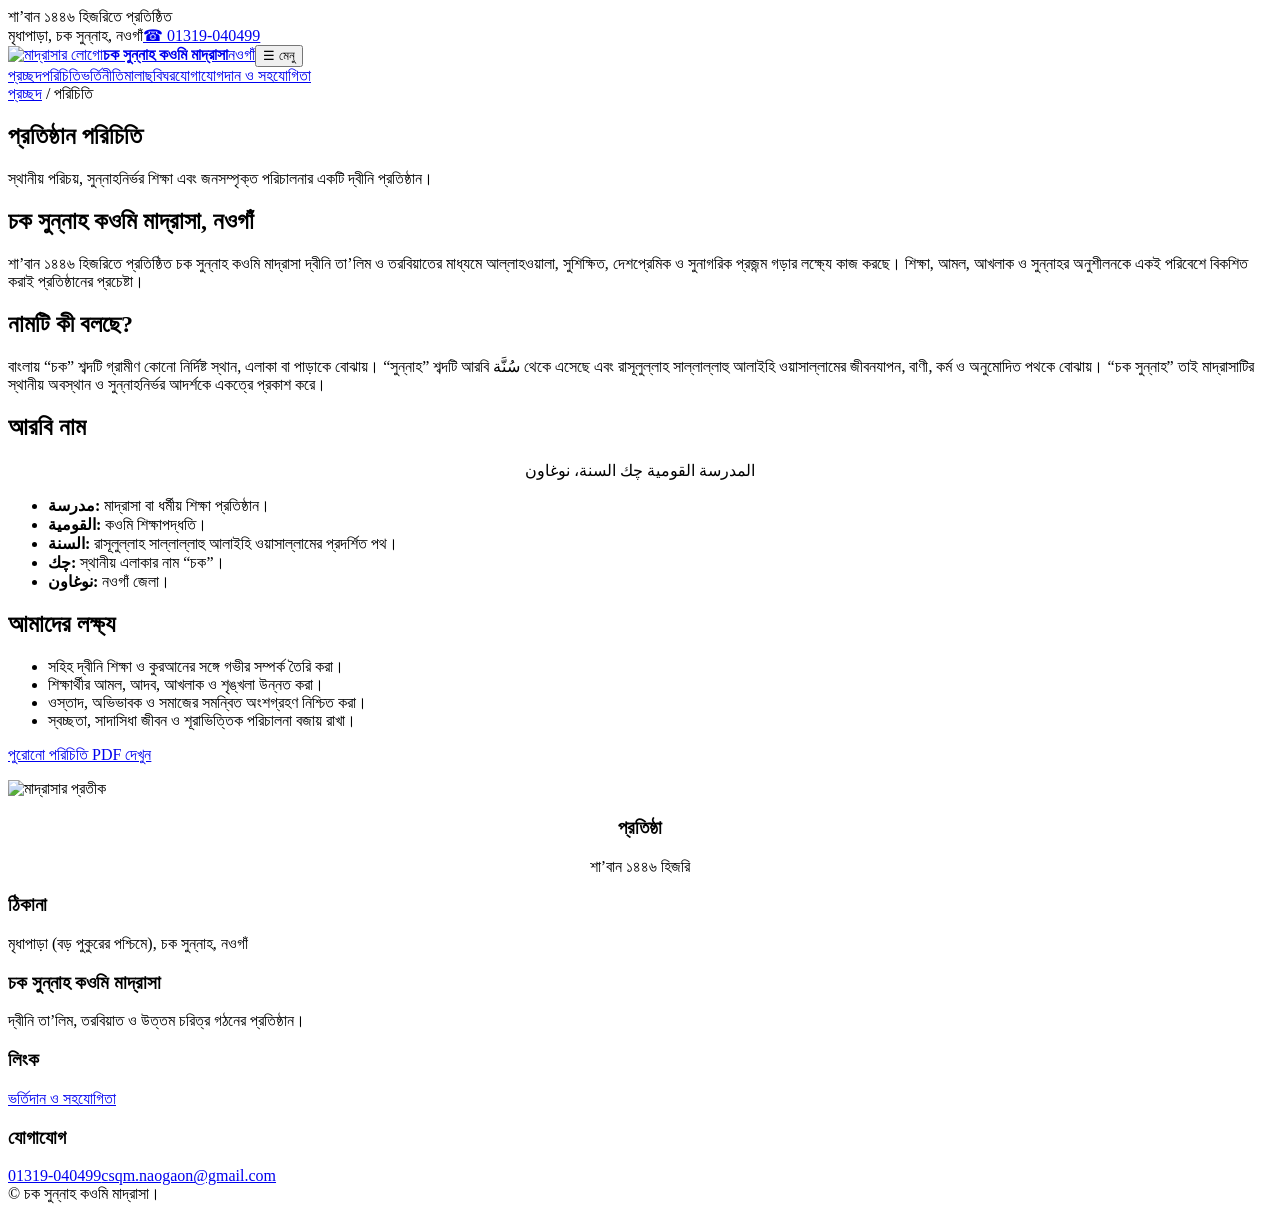
==== about.html @ 92b6c00f "Add files via upload" ====
<!doctype html><html lang="bn"><head><meta charset="utf-8"><meta name="viewport" content="width=device-width,initial-scale=1"><title>প্রতিষ্ঠান পরিচিতি | চক সুন্নাহ কওমি মাদ্রাসা</title><meta name="description" content="চক সুন্নাহ কওমি মাদ্রাসার পরিচিতি, নামের অর্থ, লক্ষ্য ও বৈশিষ্ট্য।"><link rel="icon" href="assets/images/logo-small.png"><link rel="preconnect" href="https://fonts.googleapis.com"><link rel="preconnect" href="https://fonts.gstatic.com" crossorigin><link href="https://fonts.googleapis.com/css2?family=Hind+Siliguri:wght@400;500;600;700&family=Noto+Naskh+Arabic:wght@500;700&family=Noto+Sans+Bengali:wght@400;500;600;700;800&display=swap" rel="stylesheet"><link rel="stylesheet" href="assets/css/style.css"></head><body><div class="topbar"><div class="container"><span>শা’বান ১৪৪৬ হিজরিতে প্রতিষ্ঠিত</span><div class="topbar-links"><span>মৃধাপাড়া, চক সুন্নাহ, নওগাঁ</span><a href="tel:+8801319040499">☎ 01319-040499</a></div></div></div><header class="site-header"><div class="container nav-wrap"><a class="brand" href="index.html"><img src="assets/images/logo.png" alt="মাদ্রাসার লোগো"><span><strong>চক সুন্নাহ কওমি মাদ্রাসা</strong><span>নওগাঁ</span></span></a><button class="menu-btn" aria-expanded="false">☰ মেনু</button><nav class="nav"><a href="index.html">প্রচ্ছদ</a><a class="active" href="about.html">পরিচিতি</a><a href="admission.html">ভর্তি</a><a href="principles.html">নীতিমালা</a><a href="gallery.html">ছবিঘর</a><a href="contact.html">যোগাযোগ</a><a class="donate" href="donation.html">দান ও সহযোগিতা</a></nav></div></header><main><section class="page-hero"><div class="container"><div class="breadcrumbs"><a href="index.html">প্রচ্ছদ</a> / পরিচিতি</div><h1>প্রতিষ্ঠান পরিচিতি</h1><p>স্থানীয় পরিচয়, সুন্নাহনির্ভর শিক্ষা এবং জনসম্পৃক্ত পরিচালনার একটি দ্বীনি প্রতিষ্ঠান।</p></div></section><section class="section"><div class="container content-wrap"><article class="article"><h2>চক সুন্নাহ কওমি মাদ্রাসা, নওগাঁ</h2><p>শা’বান ১৪৪৬ হিজরিতে প্রতিষ্ঠিত চক সুন্নাহ কওমি মাদ্রাসা দ্বীনি তা’লিম ও তরবিয়াতের মাধ্যমে আল্লাহওয়ালা, সুশিক্ষিত, দেশপ্রেমিক ও সুনাগরিক প্রজন্ম গড়ার লক্ষ্যে কাজ করছে। শিক্ষা, আমল, আখলাক ও সুন্নাহর অনুশীলনকে একই পরিবেশে বিকশিত করাই প্রতিষ্ঠানের প্রচেষ্টা।</p><h2>নামটি কী বলছে?</h2><p>বাংলায় “চক” শব্দটি গ্রামীণ কোনো নির্দিষ্ট স্থান, এলাকা বা পাড়াকে বোঝায়। “সুন্নাহ” শব্দটি আরবি <span lang="ar">سُنَّة</span> থেকে এসেছে এবং রাসূলুল্লাহ সাল্লাল্লাহু আলাইহি ওয়াসাল্লামের জীবনযাপন, বাণী, কর্ম ও অনুমোদিত পথকে বোঝায়। “চক সুন্নাহ” তাই মাদ্রাসাটির স্থানীয় অবস্থান ও সুন্নাহনির্ভর আদর্শকে একত্রে প্রকাশ করে।</p><h2>আরবি নাম</h2><p class="arabic" style="text-align:center;color:var(--green)" lang="ar">المدرسة القومية چك السنة، نوغاون</p><ul><li><strong>مدرسة:</strong> মাদ্রাসা বা ধর্মীয় শিক্ষা প্রতিষ্ঠান।</li><li><strong>القومية:</strong> কওমি শিক্ষাপদ্ধতি।</li><li><strong>السنة:</strong> রাসূলুল্লাহ সাল্লাল্লাহু আলাইহি ওয়াসাল্লামের প্রদর্শিত পথ।</li><li><strong>چك:</strong> স্থানীয় এলাকার নাম “চক”।</li><li><strong>نوغاون:</strong> নওগাঁ জেলা।</li></ul><h2>আমাদের লক্ষ্য</h2><ul class="check-list"><li>সহিহ দ্বীনি শিক্ষা ও কুরআনের সঙ্গে গভীর সম্পর্ক তৈরি করা।</li><li>শিক্ষার্থীর আমল, আদব, আখলাক ও শৃঙ্খলা উন্নত করা।</li><li>ওস্তাদ, অভিভাবক ও সমাজের সমন্বিত অংশগ্রহণ নিশ্চিত করা।</li><li>স্বচ্ছতা, সাদাসিধা জীবন ও শূরাভিত্তিক পরিচালনা বজায় রাখা।</li></ul><p><a class="btn btn-primary" href="assets/docs/prothistan-porichiti.pdf" target="_blank">পুরোনো পরিচিতি PDF দেখুন</a></p></article><aside class="sidebar"><div class="side-card"><img src="assets/images/logo.png" alt="মাদ্রাসার প্রতীক"><h3 style="text-align:center">প্রতিষ্ঠা</h3><p style="text-align:center">শা’বান ১৪৪৬ হিজরি</p></div><div class="side-card"><h3>ঠিকানা</h3><p>মৃধাপাড়া (বড় পুকুরের পশ্চিমে), চক সুন্নাহ, নওগাঁ</p></div></aside></div></section></main><footer class="footer"><div class="container"><div class="footer-grid"><div><h3>চক সুন্নাহ কওমি মাদ্রাসা</h3><p>দ্বীনি তা’লিম, তরবিয়াত ও উত্তম চরিত্র গঠনের প্রতিষ্ঠান।</p></div><div><h3>লিংক</h3><a href="admission.html">ভর্তি</a><a href="donation.html">দান ও সহযোগিতা</a></div><div><h3>যোগাযোগ</h3><a href="tel:+8801319040499">01319-040499</a><a href="mailto:csqm.naogaon@gmail.com">csqm.naogaon@gmail.com</a></div></div><div class="copyright">© <span id="year"></span> চক সুন্নাহ কওমি মাদ্রাসা।</div></div></footer><script src="assets/js/main.js"></script></body></html>
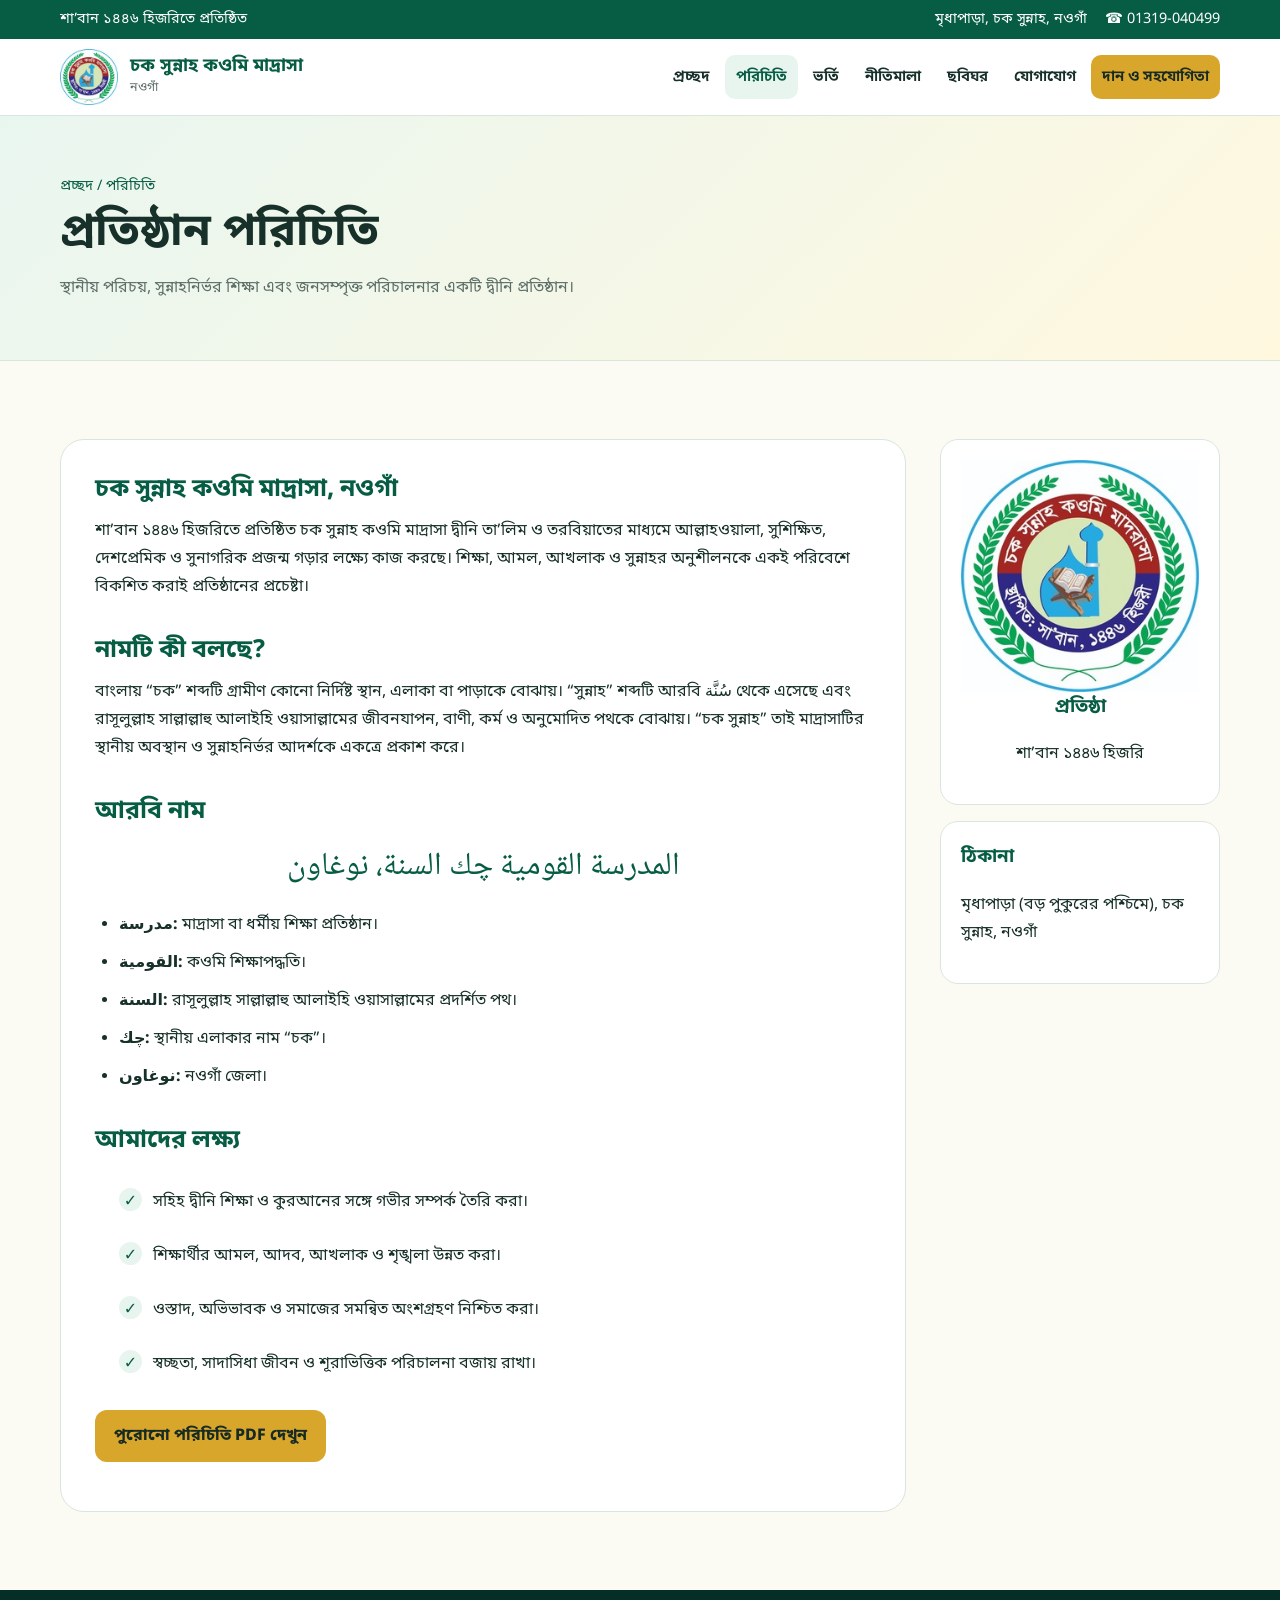
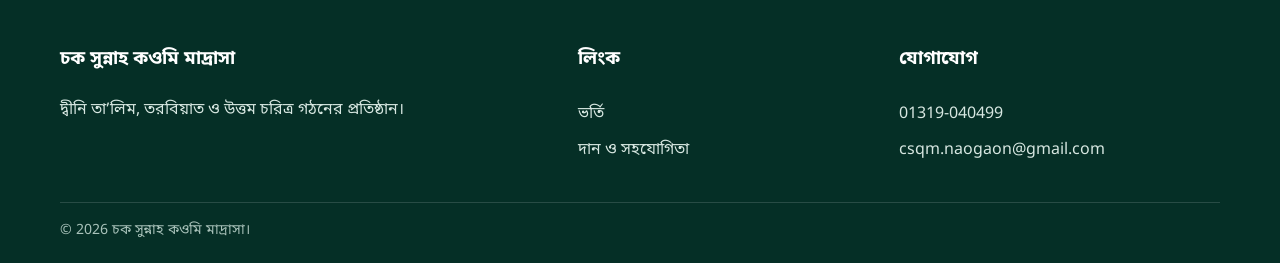
==== commit 63547e95: "Fix website file paths and publish complete site" ====
--- a/about.html
+++ b/about.html
@@ -1 +1 @@
-<!doctype html><html lang="bn"><head><meta charset="utf-8"><meta name="viewport" content="width=device-width,initial-scale=1"><title>প্রতিষ্ঠান পরিচিতি | চক সুন্নাহ কওমি মাদ্রাসা</title><meta name="description" content="চক সুন্নাহ কওমি মাদ্রাসার পরিচিতি, নামের অর্থ, লক্ষ্য ও বৈশিষ্ট্য।"><link rel="icon" href="assets/images/logo-small.png"><link rel="preconnect" href="https://fonts.googleapis.com"><link rel="preconnect" href="https://fonts.gstatic.com" crossorigin><link href="https://fonts.googleapis.com/css2?family=Hind+Siliguri:wght@400;500;600;700&family=Noto+Naskh+Arabic:wght@500;700&family=Noto+Sans+Bengali:wght@400;500;600;700;800&display=swap" rel="stylesheet"><link rel="stylesheet" href="assets/css/style.css"></head><body><div class="topbar"><div class="container"><span>শা’বান ১৪৪৬ হিজরিতে প্রতিষ্ঠিত</span><div class="topbar-links"><span>মৃধাপাড়া, চক সুন্নাহ, নওগাঁ</span><a href="tel:+8801319040499">☎ 01319-040499</a></div></div></div><header class="site-header"><div class="container nav-wrap"><a class="brand" href="index.html"><img src="assets/images/logo.png" alt="মাদ্রাসার লোগো"><span><strong>চক সুন্নাহ কওমি মাদ্রাসা</strong><span>নওগাঁ</span></span></a><button class="menu-btn" aria-expanded="false">☰ মেনু</button><nav class="nav"><a href="index.html">প্রচ্ছদ</a><a class="active" href="about.html">পরিচিতি</a><a href="admission.html">ভর্তি</a><a href="principles.html">নীতিমালা</a><a href="gallery.html">ছবিঘর</a><a href="contact.html">যোগাযোগ</a><a class="donate" href="donation.html">দান ও সহযোগিতা</a></nav></div></header><main><section class="page-hero"><div class="container"><div class="breadcrumbs"><a href="index.html">প্রচ্ছদ</a> / পরিচিতি</div><h1>প্রতিষ্ঠান পরিচিতি</h1><p>স্থানীয় পরিচয়, সুন্নাহনির্ভর শিক্ষা এবং জনসম্পৃক্ত পরিচালনার একটি দ্বীনি প্রতিষ্ঠান।</p></div></section><section class="section"><div class="container content-wrap"><article class="article"><h2>চক সুন্নাহ কওমি মাদ্রাসা, নওগাঁ</h2><p>শা’বান ১৪৪৬ হিজরিতে প্রতিষ্ঠিত চক সুন্নাহ কওমি মাদ্রাসা দ্বীনি তা’লিম ও তরবিয়াতের মাধ্যমে আল্লাহওয়ালা, সুশিক্ষিত, দেশপ্রেমিক ও সুনাগরিক প্রজন্ম গড়ার লক্ষ্যে কাজ করছে। শিক্ষা, আমল, আখলাক ও সুন্নাহর অনুশীলনকে একই পরিবেশে বিকশিত করাই প্রতিষ্ঠানের প্রচেষ্টা।</p><h2>নামটি কী বলছে?</h2><p>বাংলায় “চক” শব্দটি গ্রামীণ কোনো নির্দিষ্ট স্থান, এলাকা বা পাড়াকে বোঝায়। “সুন্নাহ” শব্দটি আরবি <span lang="ar">سُنَّة</span> থেকে এসেছে এবং রাসূলুল্লাহ সাল্লাল্লাহু আলাইহি ওয়াসাল্লামের জীবনযাপন, বাণী, কর্ম ও অনুমোদিত পথকে বোঝায়। “চক সুন্নাহ” তাই মাদ্রাসাটির স্থানীয় অবস্থান ও সুন্নাহনির্ভর আদর্শকে একত্রে প্রকাশ করে।</p><h2>আরবি নাম</h2><p class="arabic" style="text-align:center;color:var(--green)" lang="ar">المدرسة القومية چك السنة، نوغاون</p><ul><li><strong>مدرسة:</strong> মাদ্রাসা বা ধর্মীয় শিক্ষা প্রতিষ্ঠান।</li><li><strong>القومية:</strong> কওমি শিক্ষাপদ্ধতি।</li><li><strong>السنة:</strong> রাসূলুল্লাহ সাল্লাল্লাহু আলাইহি ওয়াসাল্লামের প্রদর্শিত পথ।</li><li><strong>چك:</strong> স্থানীয় এলাকার নাম “চক”।</li><li><strong>نوغاون:</strong> নওগাঁ জেলা।</li></ul><h2>আমাদের লক্ষ্য</h2><ul class="check-list"><li>সহিহ দ্বীনি শিক্ষা ও কুরআনের সঙ্গে গভীর সম্পর্ক তৈরি করা।</li><li>শিক্ষার্থীর আমল, আদব, আখলাক ও শৃঙ্খলা উন্নত করা।</li><li>ওস্তাদ, অভিভাবক ও সমাজের সমন্বিত অংশগ্রহণ নিশ্চিত করা।</li><li>স্বচ্ছতা, সাদাসিধা জীবন ও শূরাভিত্তিক পরিচালনা বজায় রাখা।</li></ul><p><a class="btn btn-primary" href="assets/docs/prothistan-porichiti.pdf" target="_blank">পুরোনো পরিচিতি PDF দেখুন</a></p></article><aside class="sidebar"><div class="side-card"><img src="assets/images/logo.png" alt="মাদ্রাসার প্রতীক"><h3 style="text-align:center">প্রতিষ্ঠা</h3><p style="text-align:center">শা’বান ১৪৪৬ হিজরি</p></div><div class="side-card"><h3>ঠিকানা</h3><p>মৃধাপাড়া (বড় পুকুরের পশ্চিমে), চক সুন্নাহ, নওগাঁ</p></div></aside></div></section></main><footer class="footer"><div class="container"><div class="footer-grid"><div><h3>চক সুন্নাহ কওমি মাদ্রাসা</h3><p>দ্বীনি তা’লিম, তরবিয়াত ও উত্তম চরিত্র গঠনের প্রতিষ্ঠান।</p></div><div><h3>লিংক</h3><a href="admission.html">ভর্তি</a><a href="donation.html">দান ও সহযোগিতা</a></div><div><h3>যোগাযোগ</h3><a href="tel:+8801319040499">01319-040499</a><a href="mailto:csqm.naogaon@gmail.com">csqm.naogaon@gmail.com</a></div></div><div class="copyright">© <span id="year"></span> চক সুন্নাহ কওমি মাদ্রাসা।</div></div></footer><script src="assets/js/main.js"></script></body></html>
+<!doctype html><html lang="bn"><head><meta charset="utf-8"><meta name="viewport" content="width=device-width,initial-scale=1"><title>প্রতিষ্ঠান পরিচিতি | চক সুন্নাহ কওমি মাদ্রাসা</title><meta name="description" content="চক সুন্নাহ কওমি মাদ্রাসার পরিচিতি, নামের অর্থ, লক্ষ্য ও বৈশিষ্ট্য।"><link rel="icon" href="logo-small.png"><link rel="preconnect" href="https://fonts.googleapis.com"><link rel="preconnect" href="https://fonts.gstatic.com" crossorigin><link href="https://fonts.googleapis.com/css2?family=Hind+Siliguri:wght@400;500;600;700&family=Noto+Naskh+Arabic:wght@500;700&family=Noto+Sans+Bengali:wght@400;500;600;700;800&display=swap" rel="stylesheet"><link rel="stylesheet" href="style.css"></head><body><div class="topbar"><div class="container"><span>শা’বান ১৪৪৬ হিজরিতে প্রতিষ্ঠিত</span><div class="topbar-links"><span>মৃধাপাড়া, চক সুন্নাহ, নওগাঁ</span><a href="tel:+8801319040499">☎ 01319-040499</a></div></div></div><header class="site-header"><div class="container nav-wrap"><a class="brand" href="index.html"><img src="logo.png" alt="মাদ্রাসার লোগো"><span><strong>চক সুন্নাহ কওমি মাদ্রাসা</strong><span>নওগাঁ</span></span></a><button class="menu-btn" aria-expanded="false">☰ মেনু</button><nav class="nav"><a href="index.html">প্রচ্ছদ</a><a class="active" href="about.html">পরিচিতি</a><a href="admission.html">ভর্তি</a><a href="principles.html">নীতিমালা</a><a href="gallery.html">ছবিঘর</a><a href="contact.html">যোগাযোগ</a><a class="donate" href="donation.html">দান ও সহযোগিতা</a></nav></div></header><main><section class="page-hero"><div class="container"><div class="breadcrumbs"><a href="index.html">প্রচ্ছদ</a> / পরিচিতি</div><h1>প্রতিষ্ঠান পরিচিতি</h1><p>স্থানীয় পরিচয়, সুন্নাহনির্ভর শিক্ষা এবং জনসম্পৃক্ত পরিচালনার একটি দ্বীনি প্রতিষ্ঠান।</p></div></section><section class="section"><div class="container content-wrap"><article class="article"><h2>চক সুন্নাহ কওমি মাদ্রাসা, নওগাঁ</h2><p>শা’বান ১৪৪৬ হিজরিতে প্রতিষ্ঠিত চক সুন্নাহ কওমি মাদ্রাসা দ্বীনি তা’লিম ও তরবিয়াতের মাধ্যমে আল্লাহওয়ালা, সুশিক্ষিত, দেশপ্রেমিক ও সুনাগরিক প্রজন্ম গড়ার লক্ষ্যে কাজ করছে। শিক্ষা, আমল, আখলাক ও সুন্নাহর অনুশীলনকে একই পরিবেশে বিকশিত করাই প্রতিষ্ঠানের প্রচেষ্টা।</p><h2>নামটি কী বলছে?</h2><p>বাংলায় “চক” শব্দটি গ্রামীণ কোনো নির্দিষ্ট স্থান, এলাকা বা পাড়াকে বোঝায়। “সুন্নাহ” শব্দটি আরবি <span lang="ar">سُنَّة</span> থেকে এসেছে এবং রাসূলুল্লাহ সাল্লাল্লাহু আলাইহি ওয়াসাল্লামের জীবনযাপন, বাণী, কর্ম ও অনুমোদিত পথকে বোঝায়। “চক সুন্নাহ” তাই মাদ্রাসাটির স্থানীয় অবস্থান ও সুন্নাহনির্ভর আদর্শকে একত্রে প্রকাশ করে।</p><h2>আরবি নাম</h2><p class="arabic" style="text-align:center;color:var(--green)" lang="ar">المدرسة القومية چك السنة، نوغاون</p><ul><li><strong>مدرسة:</strong> মাদ্রাসা বা ধর্মীয় শিক্ষা প্রতিষ্ঠান।</li><li><strong>القومية:</strong> কওমি শিক্ষাপদ্ধতি।</li><li><strong>السنة:</strong> রাসূলুল্লাহ সাল্লাল্লাহু আলাইহি ওয়াসাল্লামের প্রদর্শিত পথ।</li><li><strong>چك:</strong> স্থানীয় এলাকার নাম “চক”।</li><li><strong>نوغاون:</strong> নওগাঁ জেলা।</li></ul><h2>আমাদের লক্ষ্য</h2><ul class="check-list"><li>সহিহ দ্বীনি শিক্ষা ও কুরআনের সঙ্গে গভীর সম্পর্ক তৈরি করা।</li><li>শিক্ষার্থীর আমল, আদব, আখলাক ও শৃঙ্খলা উন্নত করা।</li><li>ওস্তাদ, অভিভাবক ও সমাজের সমন্বিত অংশগ্রহণ নিশ্চিত করা।</li><li>স্বচ্ছতা, সাদাসিধা জীবন ও শূরাভিত্তিক পরিচালনা বজায় রাখা।</li></ul><p><a class="btn btn-primary" href="prothistan-porichiti.pdf" target="_blank">পুরোনো পরিচিতি PDF দেখুন</a></p></article><aside class="sidebar"><div class="side-card"><img src="logo.png" alt="মাদ্রাসার প্রতীক"><h3 style="text-align:center">প্রতিষ্ঠা</h3><p style="text-align:center">শা’বান ১৪৪৬ হিজরি</p></div><div class="side-card"><h3>ঠিকানা</h3><p>মৃধাপাড়া (বড় পুকুরের পশ্চিমে), চক সুন্নাহ, নওগাঁ</p></div></aside></div></section></main><footer class="footer"><div class="container"><div class="footer-grid"><div><h3>চক সুন্নাহ কওমি মাদ্রাসা</h3><p>দ্বীনি তা’লিম, তরবিয়াত ও উত্তম চরিত্র গঠনের প্রতিষ্ঠান।</p></div><div><h3>লিংক</h3><a href="admission.html">ভর্তি</a><a href="donation.html">দান ও সহযোগিতা</a></div><div><h3>যোগাযোগ</h3><a href="tel:+8801319040499">01319-040499</a><a href="mailto:csqm.naogaon@gmail.com">csqm.naogaon@gmail.com</a></div></div><div class="copyright">© <span id="year"></span> চক সুন্নাহ কওমি মাদ্রাসা।</div></div></footer><script src="main.js"></script></body></html>
--- a/style.css
+++ b/style.css
@@ -0,0 +1,4 @@
+:root{--green:#075d44;--green-2:#0b7a57;--green-3:#e8f5ef;--gold:#d7a62a;--ink:#173029;--muted:#5d6f69;--cream:#fbfaf3;--white:#fff;--line:#d9e5df;--shadow:0 16px 40px rgba(7,65,48,.10);--radius:20px}
+*{box-sizing:border-box}html{scroll-behavior:smooth}body{margin:0;color:var(--ink);background:var(--cream);font-family:"Noto Sans Bengali","Hind Siliguri",system-ui,sans-serif;font-size:16px;line-height:1.75}img{max-width:100%;display:block}a{color:inherit;text-decoration:none}button,input,textarea{font:inherit}.container{width:min(1160px,calc(100% - 32px));margin:auto}.skip-link{position:absolute;left:-9999px;top:8px;background:#fff;padding:10px;z-index:100}.skip-link:focus{left:8px}.topbar{background:var(--green);color:#fff;font-size:.9rem}.topbar .container{display:flex;justify-content:space-between;gap:18px;padding:7px 0}.topbar-links{display:flex;gap:18px;flex-wrap:wrap}.site-header{background:rgba(255,255,255,.97);position:sticky;top:0;z-index:50;border-bottom:1px solid var(--line)}.nav-wrap{display:flex;align-items:center;justify-content:space-between;min-height:76px;gap:24px}.brand{display:flex;align-items:center;gap:12px;min-width:240px}.brand img{width:58px;height:58px;object-fit:contain}.brand strong{display:block;color:var(--green);font-size:1.14rem;line-height:1.25}.brand span{display:block;color:var(--muted);font-size:.78rem}.nav{display:flex;align-items:center;gap:4px}.nav a{padding:9px 11px;border-radius:10px;font-weight:650;font-size:.94rem}.nav a:hover,.nav a.active{background:var(--green-3);color:var(--green)}.nav .donate{background:var(--gold);color:#172a24}.nav .donate:hover{background:#c5951f;color:#172a24}.menu-btn{display:none;border:1px solid var(--line);background:#fff;border-radius:10px;padding:8px 11px;color:var(--green);font-weight:700}.hero{position:relative;overflow:hidden;background:linear-gradient(125deg,#053f31 0%,#087051 62%,#0c8a62 100%);color:#fff;padding:74px 0 68px}.hero:before,.hero:after{content:"";position:absolute;border:1px solid rgba(255,255,255,.12);border-radius:50%}.hero:before{width:460px;height:460px;right:-150px;top:-240px}.hero:after{width:300px;height:300px;left:-130px;bottom:-220px}.hero-grid{position:relative;display:grid;grid-template-columns:1.25fr .75fr;gap:46px;align-items:center}.eyebrow{display:inline-flex;align-items:center;gap:8px;background:rgba(255,255,255,.12);border:1px solid rgba(255,255,255,.2);padding:5px 12px;border-radius:999px;font-size:.88rem}.hero h1{font-size:clamp(2.25rem,5vw,4.35rem);line-height:1.12;margin:18px 0 10px}.arabic{font-family:"Noto Naskh Arabic",serif;font-size:clamp(1.35rem,2.5vw,2rem);direction:rtl;text-align:left;color:#f9e6a5;margin:0 0 14px}.lead{font-size:1.1rem;max-width:690px;color:#e2f2ec}.hero-actions{display:flex;gap:12px;flex-wrap:wrap;margin-top:28px}.btn{display:inline-flex;align-items:center;justify-content:center;gap:8px;padding:11px 18px;border-radius:12px;font-weight:750;border:1px solid transparent}.btn-primary{background:var(--gold);color:#172a24}.btn-light{background:#fff;color:var(--green)}.btn-outline{border-color:rgba(255,255,255,.45);color:#fff}.hero-card{background:#fff;color:var(--ink);padding:22px;border-radius:28px;box-shadow:0 26px 60px rgba(0,0,0,.18);transform:rotate(1.5deg)}.hero-card img{aspect-ratio:4/3;object-fit:contain;width:100%;border-radius:18px;background:#f5f7f2}.hero-card p{margin:13px 4px 0;text-align:center;font-weight:700;color:var(--green)}.notice-strip{background:#fff;border-bottom:1px solid var(--line)}.notice-inner{display:flex;align-items:center;gap:16px;padding:13px 0}.notice-label{background:#a62525;color:#fff;border-radius:7px;padding:4px 10px;font-weight:750;white-space:nowrap}.notice-inner a{color:var(--green);font-weight:700}.section{padding:78px 0}.section.alt{background:#fff}.section-head{max-width:760px;margin-bottom:32px}.kicker{color:var(--green-2);font-weight:800;letter-spacing:.02em}.section h2,.page-hero h1{font-size:clamp(1.8rem,3.5vw,3rem);line-height:1.25;margin:7px 0 12px}.section-head p,.page-hero p{color:var(--muted);margin:0}.grid-3{display:grid;grid-template-columns:repeat(3,1fr);gap:20px}.grid-4{display:grid;grid-template-columns:repeat(4,1fr);gap:18px}.card{background:#fff;border:1px solid var(--line);border-radius:var(--radius);padding:24px;box-shadow:0 8px 25px rgba(7,65,48,.05)}.alt .card{background:var(--cream)}.card:hover{transform:translateY(-3px);box-shadow:var(--shadow);transition:.25s ease}.icon{width:46px;height:46px;display:grid;place-items:center;border-radius:14px;background:var(--green-3);color:var(--green);font-size:1.35rem}.card h3{margin:13px 0 6px;font-size:1.16rem}.card p{margin:0;color:var(--muted)}.feature-grid{display:grid;grid-template-columns:.85fr 1.15fr;gap:44px;align-items:center}.feature-image{background:#fff;border:1px solid var(--line);border-radius:28px;padding:22px;box-shadow:var(--shadow)}.feature-image img{width:100%;max-height:480px;object-fit:contain}.check-list{list-style:none;padding:0;margin:24px 0}.check-list li{position:relative;padding:8px 0 8px 34px}.check-list li:before{content:"✓";position:absolute;left:0;top:8px;width:23px;height:23px;display:grid;place-items:center;background:var(--green-3);color:var(--green);border-radius:50%;font-weight:900}.quote{background:linear-gradient(135deg,#f2f8f4,#fff7dc);border-left:5px solid var(--gold);padding:25px 28px;border-radius:0 var(--radius) var(--radius) 0;font-size:1.18rem}.cta{background:linear-gradient(135deg,#064c39,#0b7956);color:#fff;border-radius:28px;padding:38px;display:flex;align-items:center;justify-content:space-between;gap:24px}.cta h2{margin:0 0 8px;font-size:clamp(1.6rem,3vw,2.4rem)}.cta p{margin:0;color:#d8eee6}.page-hero{background:linear-gradient(135deg,#e9f6f0,#fff8df);padding:58px 0;border-bottom:1px solid var(--line)}.breadcrumbs{font-size:.9rem;color:var(--green)}.content-wrap{display:grid;grid-template-columns:minmax(0,1fr) 280px;gap:34px}.article{background:#fff;border:1px solid var(--line);border-radius:24px;padding:34px}.article h2{font-size:1.55rem;color:var(--green);margin:34px 0 12px}.article h2:first-child{margin-top:0}.article h3{margin:25px 0 8px}.article p{margin:0 0 15px}.article ol,.article ul{padding-left:24px}.article li{margin-bottom:10px}.sidebar{align-self:start;position:sticky;top:100px}.side-card{background:#fff;border:1px solid var(--line);border-radius:18px;padding:20px;margin-bottom:16px}.side-card h3{margin:0 0 10px;color:var(--green)}.side-card a{display:block;padding:5px 0;color:var(--green)}.policy-list{counter-reset:item;list-style:none!important;padding:0!important}.policy-list>li{counter-increment:item;position:relative;padding:18px 20px 18px 62px;margin-bottom:14px!important;background:#f8fbf9;border:1px solid var(--line);border-radius:16px}.policy-list>li:before{content:counter(item);position:absolute;left:18px;top:18px;width:30px;height:30px;display:grid;place-items:center;background:var(--green);color:#fff;border-radius:50%;font-weight:800}.gallery{columns:3 260px;column-gap:18px}.gallery figure{break-inside:avoid;margin:0 0 18px;background:#fff;border:1px solid var(--line);padding:10px;border-radius:16px;box-shadow:0 7px 20px rgba(7,65,48,.06)}.gallery img{width:100%;border-radius:10px}.gallery figcaption{padding:8px 4px 3px;color:var(--muted);font-size:.9rem}.contact-grid{display:grid;grid-template-columns:1fr 1fr;gap:22px}.contact-item{display:flex;gap:14px;align-items:flex-start}.contact-item .icon{flex:0 0 46px}.footer{background:#052f26;color:#d7e7e1;padding:54px 0 20px}.footer-grid{display:grid;grid-template-columns:1.35fr .8fr .9fr;gap:36px}.footer h3{color:#fff;margin-top:0}.footer a{display:block;padding:4px 0}.footer-brand{display:flex;align-items:center;gap:13px}.footer-brand img{width:68px;height:68px;border-radius:50%;background:#fff}.copyright{border-top:1px solid rgba(255,255,255,.14);margin-top:34px;padding-top:16px;font-size:.88rem;color:#a9c2ba}.hide-mobile{display:inline}
+@media(max-width:980px){.menu-btn{display:block}.nav{display:none;position:absolute;left:16px;right:16px;top:76px;background:#fff;border:1px solid var(--line);border-radius:16px;padding:10px;box-shadow:var(--shadow);flex-direction:column;align-items:stretch}.nav.open{display:flex}.nav a{padding:11px 14px}.hero-grid,.feature-grid{grid-template-columns:1fr}.hero-card{max-width:520px}.grid-4{grid-template-columns:repeat(2,1fr)}.content-wrap{grid-template-columns:1fr}.sidebar{position:static}.footer-grid{grid-template-columns:1fr 1fr}.footer-grid>div:first-child{grid-column:1/-1}}
+@media(max-width:680px){.topbar .container{justify-content:center}.topbar-links span:first-child{display:none}.brand span{display:none}.brand{min-width:0}.brand img{width:50px;height:50px}.brand strong{font-size:1rem}.nav-wrap{min-height:68px}.nav{top:68px}.hero{padding:54px 0}.hero h1{font-size:2.35rem}.hero-grid{gap:30px}.section{padding:56px 0}.grid-3,.grid-4,.contact-grid{grid-template-columns:1fr}.article{padding:22px 18px}.cta{padding:28px 22px;align-items:flex-start;flex-direction:column}.footer-grid{grid-template-columns:1fr}.footer-grid>div:first-child{grid-column:auto}.notice-inner{align-items:flex-start}.hide-mobile{display:none}}
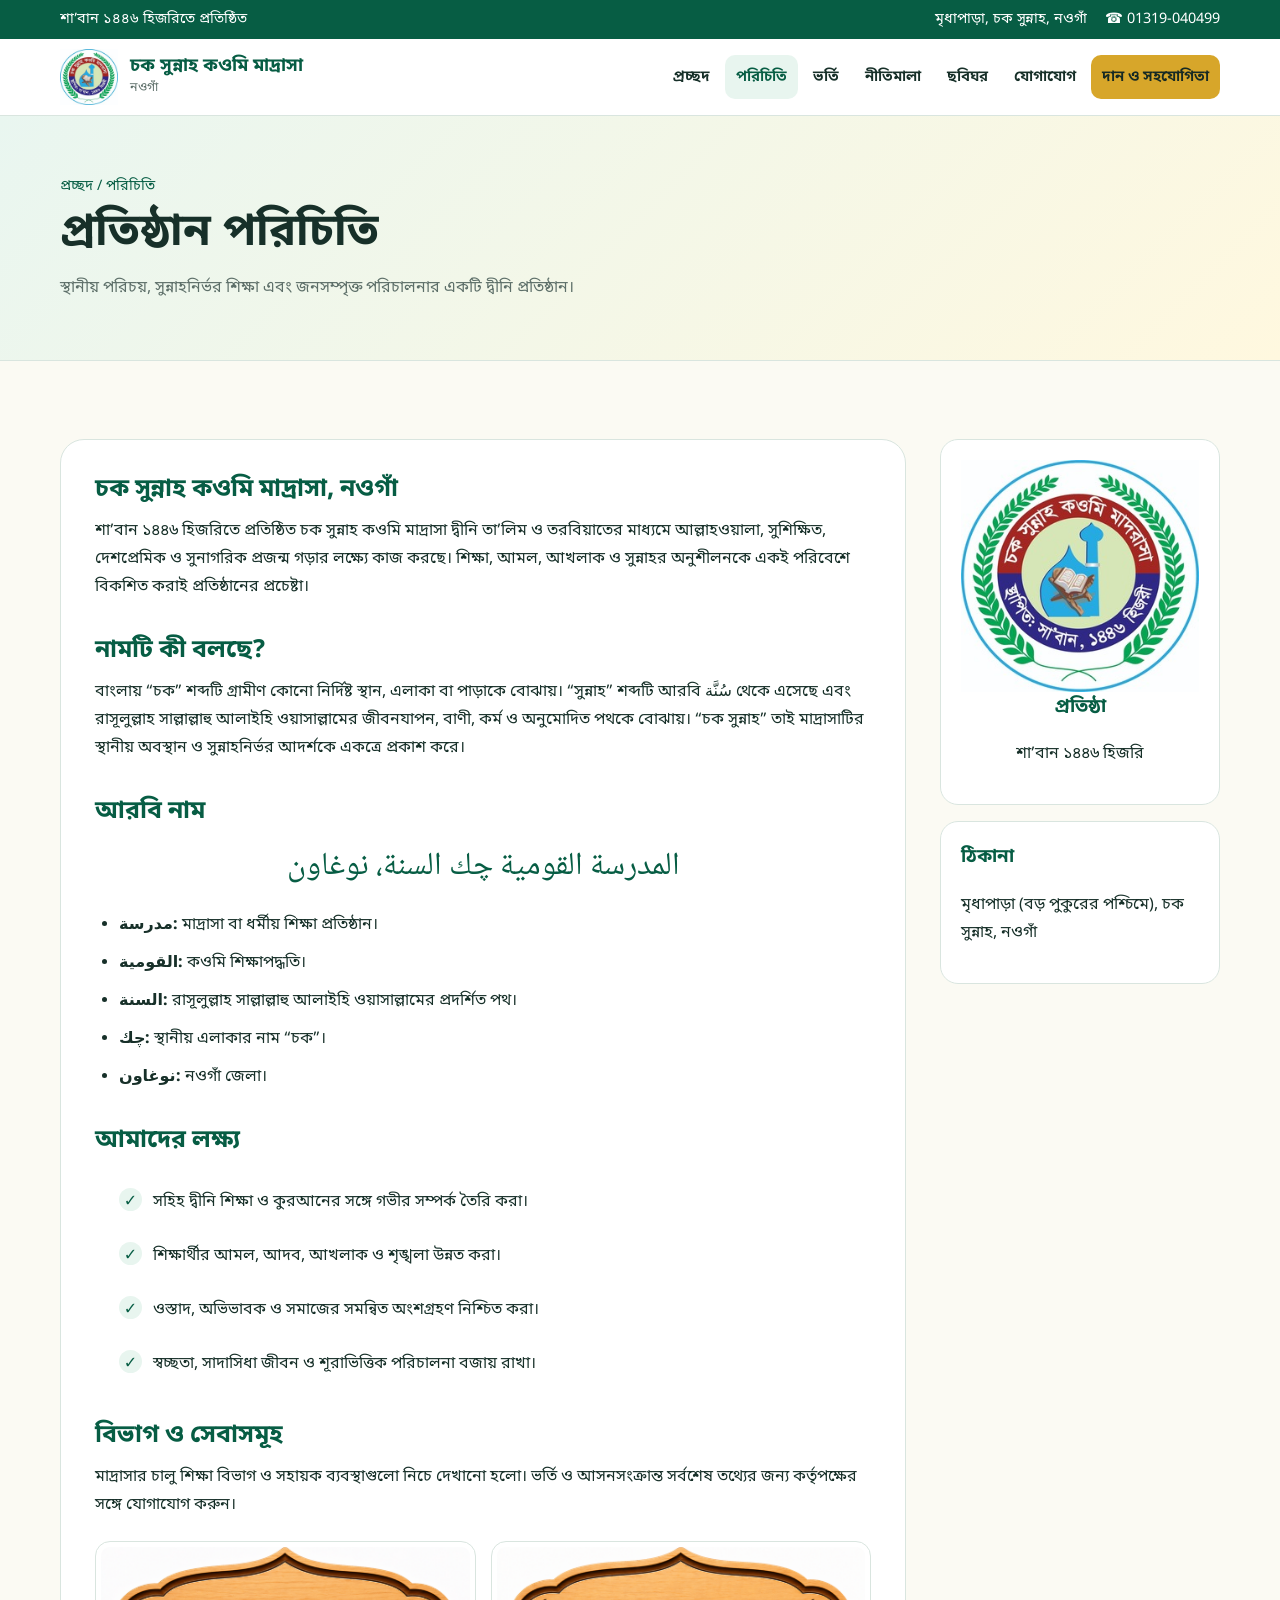
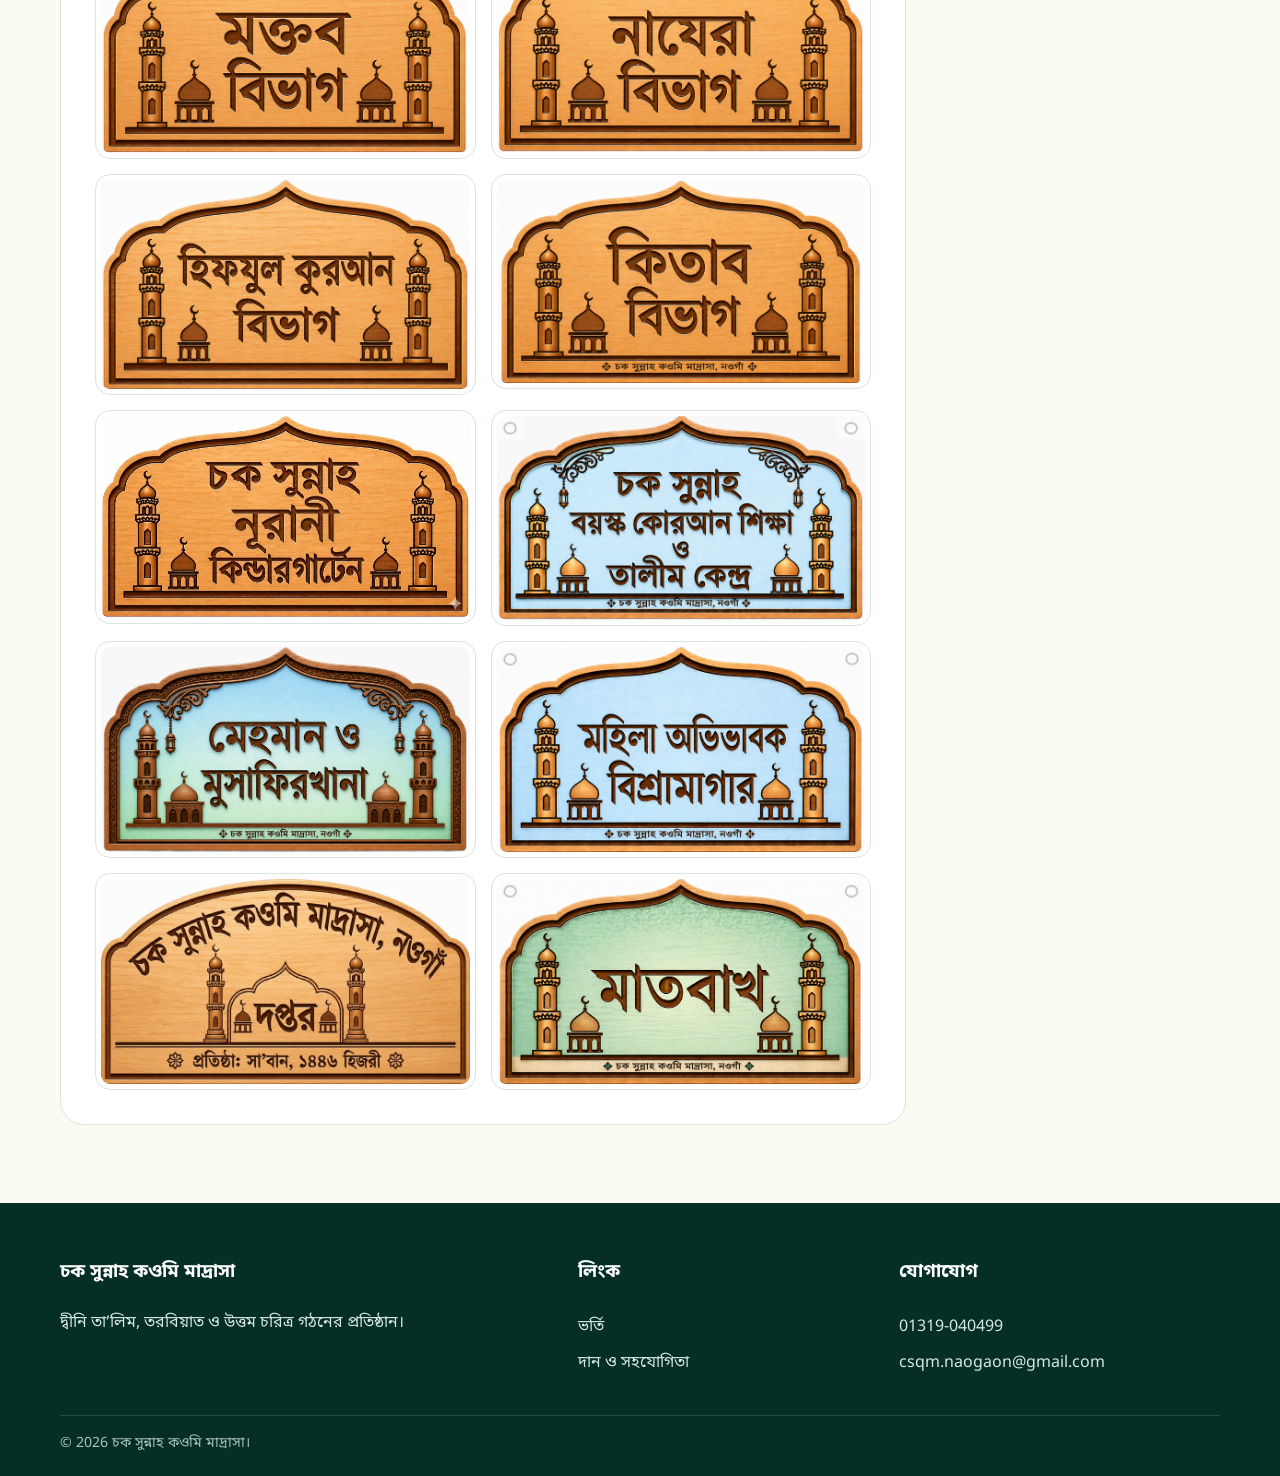
==== commit 63efeee0: "Update text cards, departments and gallery lightbox" ====
--- a/about.html
+++ b/about.html
@@ -1 +1,136 @@
-<!doctype html><html lang="bn"><head><meta charset="utf-8"><meta name="viewport" content="width=device-width,initial-scale=1"><title>প্রতিষ্ঠান পরিচিতি | চক সুন্নাহ কওমি মাদ্রাসা</title><meta name="description" content="চক সুন্নাহ কওমি মাদ্রাসার পরিচিতি, নামের অর্থ, লক্ষ্য ও বৈশিষ্ট্য।"><link rel="icon" href="logo-small.png"><link rel="preconnect" href="https://fonts.googleapis.com"><link rel="preconnect" href="https://fonts.gstatic.com" crossorigin><link href="https://fonts.googleapis.com/css2?family=Hind+Siliguri:wght@400;500;600;700&family=Noto+Naskh+Arabic:wght@500;700&family=Noto+Sans+Bengali:wght@400;500;600;700;800&display=swap" rel="stylesheet"><link rel="stylesheet" href="style.css"></head><body><div class="topbar"><div class="container"><span>শা’বান ১৪৪৬ হিজরিতে প্রতিষ্ঠিত</span><div class="topbar-links"><span>মৃধাপাড়া, চক সুন্নাহ, নওগাঁ</span><a href="tel:+8801319040499">☎ 01319-040499</a></div></div></div><header class="site-header"><div class="container nav-wrap"><a class="brand" href="index.html"><img src="logo.png" alt="মাদ্রাসার লোগো"><span><strong>চক সুন্নাহ কওমি মাদ্রাসা</strong><span>নওগাঁ</span></span></a><button class="menu-btn" aria-expanded="false">☰ মেনু</button><nav class="nav"><a href="index.html">প্রচ্ছদ</a><a class="active" href="about.html">পরিচিতি</a><a href="admission.html">ভর্তি</a><a href="principles.html">নীতিমালা</a><a href="gallery.html">ছবিঘর</a><a href="contact.html">যোগাযোগ</a><a class="donate" href="donation.html">দান ও সহযোগিতা</a></nav></div></header><main><section class="page-hero"><div class="container"><div class="breadcrumbs"><a href="index.html">প্রচ্ছদ</a> / পরিচিতি</div><h1>প্রতিষ্ঠান পরিচিতি</h1><p>স্থানীয় পরিচয়, সুন্নাহনির্ভর শিক্ষা এবং জনসম্পৃক্ত পরিচালনার একটি দ্বীনি প্রতিষ্ঠান।</p></div></section><section class="section"><div class="container content-wrap"><article class="article"><h2>চক সুন্নাহ কওমি মাদ্রাসা, নওগাঁ</h2><p>শা’বান ১৪৪৬ হিজরিতে প্রতিষ্ঠিত চক সুন্নাহ কওমি মাদ্রাসা দ্বীনি তা’লিম ও তরবিয়াতের মাধ্যমে আল্লাহওয়ালা, সুশিক্ষিত, দেশপ্রেমিক ও সুনাগরিক প্রজন্ম গড়ার লক্ষ্যে কাজ করছে। শিক্ষা, আমল, আখলাক ও সুন্নাহর অনুশীলনকে একই পরিবেশে বিকশিত করাই প্রতিষ্ঠানের প্রচেষ্টা।</p><h2>নামটি কী বলছে?</h2><p>বাংলায় “চক” শব্দটি গ্রামীণ কোনো নির্দিষ্ট স্থান, এলাকা বা পাড়াকে বোঝায়। “সুন্নাহ” শব্দটি আরবি <span lang="ar">سُنَّة</span> থেকে এসেছে এবং রাসূলুল্লাহ সাল্লাল্লাহু আলাইহি ওয়াসাল্লামের জীবনযাপন, বাণী, কর্ম ও অনুমোদিত পথকে বোঝায়। “চক সুন্নাহ” তাই মাদ্রাসাটির স্থানীয় অবস্থান ও সুন্নাহনির্ভর আদর্শকে একত্রে প্রকাশ করে।</p><h2>আরবি নাম</h2><p class="arabic" style="text-align:center;color:var(--green)" lang="ar">المدرسة القومية چك السنة، نوغاون</p><ul><li><strong>مدرسة:</strong> মাদ্রাসা বা ধর্মীয় শিক্ষা প্রতিষ্ঠান।</li><li><strong>القومية:</strong> কওমি শিক্ষাপদ্ধতি।</li><li><strong>السنة:</strong> রাসূলুল্লাহ সাল্লাল্লাহু আলাইহি ওয়াসাল্লামের প্রদর্শিত পথ।</li><li><strong>چك:</strong> স্থানীয় এলাকার নাম “চক”।</li><li><strong>نوغاون:</strong> নওগাঁ জেলা।</li></ul><h2>আমাদের লক্ষ্য</h2><ul class="check-list"><li>সহিহ দ্বীনি শিক্ষা ও কুরআনের সঙ্গে গভীর সম্পর্ক তৈরি করা।</li><li>শিক্ষার্থীর আমল, আদব, আখলাক ও শৃঙ্খলা উন্নত করা।</li><li>ওস্তাদ, অভিভাবক ও সমাজের সমন্বিত অংশগ্রহণ নিশ্চিত করা।</li><li>স্বচ্ছতা, সাদাসিধা জীবন ও শূরাভিত্তিক পরিচালনা বজায় রাখা।</li></ul><p><a class="btn btn-primary" href="prothistan-porichiti.pdf" target="_blank">পুরোনো পরিচিতি PDF দেখুন</a></p></article><aside class="sidebar"><div class="side-card"><img src="logo.png" alt="মাদ্রাসার প্রতীক"><h3 style="text-align:center">প্রতিষ্ঠা</h3><p style="text-align:center">শা’বান ১৪৪৬ হিজরি</p></div><div class="side-card"><h3>ঠিকানা</h3><p>মৃধাপাড়া (বড় পুকুরের পশ্চিমে), চক সুন্নাহ, নওগাঁ</p></div></aside></div></section></main><footer class="footer"><div class="container"><div class="footer-grid"><div><h3>চক সুন্নাহ কওমি মাদ্রাসা</h3><p>দ্বীনি তা’লিম, তরবিয়াত ও উত্তম চরিত্র গঠনের প্রতিষ্ঠান।</p></div><div><h3>লিংক</h3><a href="admission.html">ভর্তি</a><a href="donation.html">দান ও সহযোগিতা</a></div><div><h3>যোগাযোগ</h3><a href="tel:+8801319040499">01319-040499</a><a href="mailto:csqm.naogaon@gmail.com">csqm.naogaon@gmail.com</a></div></div><div class="copyright">© <span id="year"></span> চক সুন্নাহ কওমি মাদ্রাসা।</div></div></footer><script src="main.js"></script></body></html>
+<!doctype html>
+<html lang="bn">
+<head>
+<meta charset="utf-8">
+<meta name="viewport" content="width=device-width,initial-scale=1">
+<title>প্রতিষ্ঠান পরিচিতি | চক সুন্নাহ কওমি মাদ্রাসা</title>
+<meta name="description" content="চক সুন্নাহ কওমি মাদ্রাসার পরিচিতি, নামের অর্থ, লক্ষ্য ও বৈশিষ্ট্য।">
+<link rel="icon" href="logo-small.png">
+<link rel="preconnect" href="https://fonts.googleapis.com">
+<link rel="preconnect" href="https://fonts.gstatic.com" crossorigin>
+<link href="https://fonts.googleapis.com/css2?family=Hind+Siliguri:wght@400;500;600;700&family=Noto+Naskh+Arabic:wght@500;700&family=Noto+Sans+Bengali:wght@400;500;600;700;800&display=swap" rel="stylesheet">
+<link rel="stylesheet" href="style.css">
+</head>
+<body>
+<div class="topbar">
+<div class="container">
+<span>শা’বান ১৪৪৬ হিজরিতে প্রতিষ্ঠিত</span>
+<div class="topbar-links">
+<span>মৃধাপাড়া, চক সুন্নাহ, নওগাঁ</span>
+<a href="tel:+8801319040499">☎ 01319-040499</a>
+</div>
+</div>
+</div>
+<header class="site-header">
+<div class="container nav-wrap">
+<a class="brand" href="index.html">
+<img src="logo.png" alt="মাদ্রাসার লোগো">
+<span>
+<strong>চক সুন্নাহ কওমি মাদ্রাসা</strong>
+<span>নওগাঁ</span>
+</span>
+</a>
+<button class="menu-btn" aria-expanded="false">☰ মেনু</button>
+<nav class="nav">
+<a href="index.html">প্রচ্ছদ</a>
+<a class="active" href="about.html">পরিচিতি</a>
+<a href="admission.html">ভর্তি</a>
+<a href="principles.html">নীতিমালা</a>
+<a href="gallery.html">ছবিঘর</a>
+<a href="contact.html">যোগাযোগ</a>
+<a class="donate" href="donation.html">দান ও সহযোগিতা</a>
+</nav>
+</div>
+</header>
+<main>
+<section class="page-hero">
+<div class="container">
+<div class="breadcrumbs">
+<a href="index.html">প্রচ্ছদ</a> / পরিচিতি</div>
+<h1>প্রতিষ্ঠান পরিচিতি</h1>
+<p>স্থানীয় পরিচয়, সুন্নাহনির্ভর শিক্ষা এবং জনসম্পৃক্ত পরিচালনার একটি দ্বীনি প্রতিষ্ঠান।</p>
+</div>
+</section>
+<section class="section">
+<div class="container content-wrap">
+<article class="article">
+<h2>চক সুন্নাহ কওমি মাদ্রাসা, নওগাঁ</h2>
+<p>শা’বান ১৪৪৬ হিজরিতে প্রতিষ্ঠিত চক সুন্নাহ কওমি মাদ্রাসা দ্বীনি তা’লিম ও তরবিয়াতের মাধ্যমে আল্লাহওয়ালা, সুশিক্ষিত, দেশপ্রেমিক ও সুনাগরিক প্রজন্ম গড়ার লক্ষ্যে কাজ করছে। শিক্ষা, আমল, আখলাক ও সুন্নাহর অনুশীলনকে একই পরিবেশে বিকশিত করাই প্রতিষ্ঠানের প্রচেষ্টা।</p>
+<h2>নামটি কী বলছে?</h2>
+<p>বাংলায় “চক” শব্দটি গ্রামীণ কোনো নির্দিষ্ট স্থান, এলাকা বা পাড়াকে বোঝায়। “সুন্নাহ” শব্দটি আরবি <span lang="ar">سُنَّة</span> থেকে এসেছে এবং রাসূলুল্লাহ সাল্লাল্লাহু আলাইহি ওয়াসাল্লামের জীবনযাপন, বাণী, কর্ম ও অনুমোদিত পথকে বোঝায়। “চক সুন্নাহ” তাই মাদ্রাসাটির স্থানীয় অবস্থান ও সুন্নাহনির্ভর আদর্শকে একত্রে প্রকাশ করে।</p>
+<h2>আরবি নাম</h2>
+<p class="arabic" style="text-align:center;color:var(--green)" lang="ar">المدرسة القومية چك السنة، نوغاون</p>
+<ul>
+<li>
+<strong>مدرسة:</strong> মাদ্রাসা বা ধর্মীয় শিক্ষা প্রতিষ্ঠান।</li>
+<li>
+<strong>القومية:</strong> কওমি শিক্ষাপদ্ধতি।</li>
+<li>
+<strong>السنة:</strong> রাসূলুল্লাহ সাল্লাল্লাহু আলাইহি ওয়াসাল্লামের প্রদর্শিত পথ।</li>
+<li>
+<strong>چك:</strong> স্থানীয় এলাকার নাম “চক”।</li>
+<li>
+<strong>نوغاون:</strong> নওগাঁ জেলা।</li>
+</ul>
+<h2>আমাদের লক্ষ্য</h2>
+<ul class="check-list">
+<li>সহিহ দ্বীনি শিক্ষা ও কুরআনের সঙ্গে গভীর সম্পর্ক তৈরি করা।</li>
+<li>শিক্ষার্থীর আমল, আদব, আখলাক ও শৃঙ্খলা উন্নত করা।</li>
+<li>ওস্তাদ, অভিভাবক ও সমাজের সমন্বিত অংশগ্রহণ নিশ্চিত করা।</li>
+<li>স্বচ্ছতা, সাদাসিধা জীবন ও শূরাভিত্তিক পরিচালনা বজায় রাখা।</li>
+</ul>
+<h2>বিভাগ ও সেবাসমূহ</h2>
+<p>মাদ্রাসার চালু শিক্ষা বিভাগ ও সহায়ক ব্যবস্থাগুলো নিচে দেখানো হলো। ভর্তি ও আসনসংক্রান্ত সর্বশেষ তথ্যের জন্য কর্তৃপক্ষের সঙ্গে যোগাযোগ করুন।</p>
+<div class="department-grid">
+<img src="department-maktab.png" alt="মক্তব বিভাগ">
+<img src="department-nazera.png" alt="নাজেরা বিভাগ">
+<img src="department-hifz.png" alt="হিফজুল কুরআন বিভাগ">
+<img src="department-kitab.png" alt="কিতাব বিভাগ">
+<img src="department-noorani.png" alt="চক সুন্নাহ নূরানী কিন্ডারগার্টেন">
+<img src="department-adult-quran.png" alt="বয়স্ক কোরআন শিক্ষা তালিম কেন্দ্র">
+<img src="department-guesthouse.png" alt="মেহমান ও মুসাফিরখানা">
+<img src="department-women-guardian.png" alt="মহিলা অভিভাবক বিশ্রামাগার">
+<img src="department-office.png" alt="দপ্তর">
+<img src="department-kitchen.png" alt="মাতবাখ">
+</div>
+</article>
+<aside class="sidebar">
+<div class="side-card">
+<img src="logo.png" alt="মাদ্রাসার প্রতীক">
+<h3 style="text-align:center">প্রতিষ্ঠা</h3>
+<p style="text-align:center">শা’বান ১৪৪৬ হিজরি</p>
+</div>
+<div class="side-card">
+<h3>ঠিকানা</h3>
+<p>মৃধাপাড়া (বড় পুকুরের পশ্চিমে), চক সুন্নাহ, নওগাঁ</p>
+</div>
+</aside>
+</div>
+</section>
+</main>
+<footer class="footer">
+<div class="container">
+<div class="footer-grid">
+<div>
+<h3>চক সুন্নাহ কওমি মাদ্রাসা</h3>
+<p>দ্বীনি তা’লিম, তরবিয়াত ও উত্তম চরিত্র গঠনের প্রতিষ্ঠান।</p>
+</div>
+<div>
+<h3>লিংক</h3>
+<a href="admission.html">ভর্তি</a>
+<a href="donation.html">দান ও সহযোগিতা</a>
+</div>
+<div>
+<h3>যোগাযোগ</h3>
+<a href="tel:+8801319040499">01319-040499</a>
+<a href="mailto:csqm.naogaon@gmail.com">csqm.naogaon@gmail.com</a>
+</div>
+</div>
+<div class="copyright">© <span id="year">
+</span> চক সুন্নাহ কওমি মাদ্রাসা।</div>
+</div>
+</footer>
+<script src="main.js">
+</script>
+</body>
+</html>
--- a/style.css
+++ b/style.css
@@ -2,3 +2,5 @@
 *{box-sizing:border-box}html{scroll-behavior:smooth}body{margin:0;color:var(--ink);background:var(--cream);font-family:"Noto Sans Bengali","Hind Siliguri",system-ui,sans-serif;font-size:16px;line-height:1.75}img{max-width:100%;display:block}a{color:inherit;text-decoration:none}button,input,textarea{font:inherit}.container{width:min(1160px,calc(100% - 32px));margin:auto}.skip-link{position:absolute;left:-9999px;top:8px;background:#fff;padding:10px;z-index:100}.skip-link:focus{left:8px}.topbar{background:var(--green);color:#fff;font-size:.9rem}.topbar .container{display:flex;justify-content:space-between;gap:18px;padding:7px 0}.topbar-links{display:flex;gap:18px;flex-wrap:wrap}.site-header{background:rgba(255,255,255,.97);position:sticky;top:0;z-index:50;border-bottom:1px solid var(--line)}.nav-wrap{display:flex;align-items:center;justify-content:space-between;min-height:76px;gap:24px}.brand{display:flex;align-items:center;gap:12px;min-width:240px}.brand img{width:58px;height:58px;object-fit:contain}.brand strong{display:block;color:var(--green);font-size:1.14rem;line-height:1.25}.brand span{display:block;color:var(--muted);font-size:.78rem}.nav{display:flex;align-items:center;gap:4px}.nav a{padding:9px 11px;border-radius:10px;font-weight:650;font-size:.94rem}.nav a:hover,.nav a.active{background:var(--green-3);color:var(--green)}.nav .donate{background:var(--gold);color:#172a24}.nav .donate:hover{background:#c5951f;color:#172a24}.menu-btn{display:none;border:1px solid var(--line);background:#fff;border-radius:10px;padding:8px 11px;color:var(--green);font-weight:700}.hero{position:relative;overflow:hidden;background:linear-gradient(125deg,#053f31 0%,#087051 62%,#0c8a62 100%);color:#fff;padding:74px 0 68px}.hero:before,.hero:after{content:"";position:absolute;border:1px solid rgba(255,255,255,.12);border-radius:50%}.hero:before{width:460px;height:460px;right:-150px;top:-240px}.hero:after{width:300px;height:300px;left:-130px;bottom:-220px}.hero-grid{position:relative;display:grid;grid-template-columns:1.25fr .75fr;gap:46px;align-items:center}.eyebrow{display:inline-flex;align-items:center;gap:8px;background:rgba(255,255,255,.12);border:1px solid rgba(255,255,255,.2);padding:5px 12px;border-radius:999px;font-size:.88rem}.hero h1{font-size:clamp(2.25rem,5vw,4.35rem);line-height:1.12;margin:18px 0 10px}.arabic{font-family:"Noto Naskh Arabic",serif;font-size:clamp(1.35rem,2.5vw,2rem);direction:rtl;text-align:left;color:#f9e6a5;margin:0 0 14px}.lead{font-size:1.1rem;max-width:690px;color:#e2f2ec}.hero-actions{display:flex;gap:12px;flex-wrap:wrap;margin-top:28px}.btn{display:inline-flex;align-items:center;justify-content:center;gap:8px;padding:11px 18px;border-radius:12px;font-weight:750;border:1px solid transparent}.btn-primary{background:var(--gold);color:#172a24}.btn-light{background:#fff;color:var(--green)}.btn-outline{border-color:rgba(255,255,255,.45);color:#fff}.hero-card{background:#fff;color:var(--ink);padding:22px;border-radius:28px;box-shadow:0 26px 60px rgba(0,0,0,.18);transform:rotate(1.5deg)}.hero-card img{aspect-ratio:4/3;object-fit:contain;width:100%;border-radius:18px;background:#f5f7f2}.hero-card p{margin:13px 4px 0;text-align:center;font-weight:700;color:var(--green)}.notice-strip{background:#fff;border-bottom:1px solid var(--line)}.notice-inner{display:flex;align-items:center;gap:16px;padding:13px 0}.notice-label{background:#a62525;color:#fff;border-radius:7px;padding:4px 10px;font-weight:750;white-space:nowrap}.notice-inner a{color:var(--green);font-weight:700}.section{padding:78px 0}.section.alt{background:#fff}.section-head{max-width:760px;margin-bottom:32px}.kicker{color:var(--green-2);font-weight:800;letter-spacing:.02em}.section h2,.page-hero h1{font-size:clamp(1.8rem,3.5vw,3rem);line-height:1.25;margin:7px 0 12px}.section-head p,.page-hero p{color:var(--muted);margin:0}.grid-3{display:grid;grid-template-columns:repeat(3,1fr);gap:20px}.grid-4{display:grid;grid-template-columns:repeat(4,1fr);gap:18px}.card{background:#fff;border:1px solid var(--line);border-radius:var(--radius);padding:24px;box-shadow:0 8px 25px rgba(7,65,48,.05)}.alt .card{background:var(--cream)}.card:hover{transform:translateY(-3px);box-shadow:var(--shadow);transition:.25s ease}.icon{width:46px;height:46px;display:grid;place-items:center;border-radius:14px;background:var(--green-3);color:var(--green);font-size:1.35rem}.card h3{margin:13px 0 6px;font-size:1.16rem}.card p{margin:0;color:var(--muted)}.feature-grid{display:grid;grid-template-columns:.85fr 1.15fr;gap:44px;align-items:center}.feature-image{background:#fff;border:1px solid var(--line);border-radius:28px;padding:22px;box-shadow:var(--shadow)}.feature-image img{width:100%;max-height:480px;object-fit:contain}.check-list{list-style:none;padding:0;margin:24px 0}.check-list li{position:relative;padding:8px 0 8px 34px}.check-list li:before{content:"✓";position:absolute;left:0;top:8px;width:23px;height:23px;display:grid;place-items:center;background:var(--green-3);color:var(--green);border-radius:50%;font-weight:900}.quote{background:linear-gradient(135deg,#f2f8f4,#fff7dc);border-left:5px solid var(--gold);padding:25px 28px;border-radius:0 var(--radius) var(--radius) 0;font-size:1.18rem}.cta{background:linear-gradient(135deg,#064c39,#0b7956);color:#fff;border-radius:28px;padding:38px;display:flex;align-items:center;justify-content:space-between;gap:24px}.cta h2{margin:0 0 8px;font-size:clamp(1.6rem,3vw,2.4rem)}.cta p{margin:0;color:#d8eee6}.page-hero{background:linear-gradient(135deg,#e9f6f0,#fff8df);padding:58px 0;border-bottom:1px solid var(--line)}.breadcrumbs{font-size:.9rem;color:var(--green)}.content-wrap{display:grid;grid-template-columns:minmax(0,1fr) 280px;gap:34px}.article{background:#fff;border:1px solid var(--line);border-radius:24px;padding:34px}.article h2{font-size:1.55rem;color:var(--green);margin:34px 0 12px}.article h2:first-child{margin-top:0}.article h3{margin:25px 0 8px}.article p{margin:0 0 15px}.article ol,.article ul{padding-left:24px}.article li{margin-bottom:10px}.sidebar{align-self:start;position:sticky;top:100px}.side-card{background:#fff;border:1px solid var(--line);border-radius:18px;padding:20px;margin-bottom:16px}.side-card h3{margin:0 0 10px;color:var(--green)}.side-card a{display:block;padding:5px 0;color:var(--green)}.policy-list{counter-reset:item;list-style:none!important;padding:0!important}.policy-list>li{counter-increment:item;position:relative;padding:18px 20px 18px 62px;margin-bottom:14px!important;background:#f8fbf9;border:1px solid var(--line);border-radius:16px}.policy-list>li:before{content:counter(item);position:absolute;left:18px;top:18px;width:30px;height:30px;display:grid;place-items:center;background:var(--green);color:#fff;border-radius:50%;font-weight:800}.gallery{columns:3 260px;column-gap:18px}.gallery figure{break-inside:avoid;margin:0 0 18px;background:#fff;border:1px solid var(--line);padding:10px;border-radius:16px;box-shadow:0 7px 20px rgba(7,65,48,.06)}.gallery img{width:100%;border-radius:10px}.gallery figcaption{padding:8px 4px 3px;color:var(--muted);font-size:.9rem}.contact-grid{display:grid;grid-template-columns:1fr 1fr;gap:22px}.contact-item{display:flex;gap:14px;align-items:flex-start}.contact-item .icon{flex:0 0 46px}.footer{background:#052f26;color:#d7e7e1;padding:54px 0 20px}.footer-grid{display:grid;grid-template-columns:1.35fr .8fr .9fr;gap:36px}.footer h3{color:#fff;margin-top:0}.footer a{display:block;padding:4px 0}.footer-brand{display:flex;align-items:center;gap:13px}.footer-brand img{width:68px;height:68px;border-radius:50%;background:#fff}.copyright{border-top:1px solid rgba(255,255,255,.14);margin-top:34px;padding-top:16px;font-size:.88rem;color:#a9c2ba}.hide-mobile{display:inline}
 @media(max-width:980px){.menu-btn{display:block}.nav{display:none;position:absolute;left:16px;right:16px;top:76px;background:#fff;border:1px solid var(--line);border-radius:16px;padding:10px;box-shadow:var(--shadow);flex-direction:column;align-items:stretch}.nav.open{display:flex}.nav a{padding:11px 14px}.hero-grid,.feature-grid{grid-template-columns:1fr}.hero-card{max-width:520px}.grid-4{grid-template-columns:repeat(2,1fr)}.content-wrap{grid-template-columns:1fr}.sidebar{position:static}.footer-grid{grid-template-columns:1fr 1fr}.footer-grid>div:first-child{grid-column:1/-1}}
 @media(max-width:680px){.topbar .container{justify-content:center}.topbar-links span:first-child{display:none}.brand span{display:none}.brand{min-width:0}.brand img{width:50px;height:50px}.brand strong{font-size:1rem}.nav-wrap{min-height:68px}.nav{top:68px}.hero{padding:54px 0}.hero h1{font-size:2.35rem}.hero-grid{gap:30px}.section{padding:56px 0}.grid-3,.grid-4,.contact-grid{grid-template-columns:1fr}.article{padding:22px 18px}.cta{padding:28px 22px;align-items:flex-start;flex-direction:column}.footer-grid{grid-template-columns:1fr}.footer-grid>div:first-child{grid-column:auto}.notice-inner{align-items:flex-start}.hide-mobile{display:none}}
+.hero-card{transform:rotate(3.2deg)}.hero-text-card{padding:30px 28px}.hero-text-card h2,.admission-info-card h2{font-size:1.65rem;line-height:1.35;margin:13px 0}.hero-text-card ul{padding-left:22px;margin:14px 0}.hero-text-card li{margin:5px 0}.hero-text-card p{text-align:left}.card-badge{display:inline-block;background:var(--green-3);color:var(--green);padding:4px 11px;border-radius:999px;font-size:.87rem;font-weight:800}.card-actions{display:flex;gap:10px;flex-wrap:wrap;margin-top:19px}.card-link{border-color:var(--green);color:var(--green);background:#fff}.card-link:hover{background:var(--green-3)}.admission-info-card{background:#fff;border:1px solid var(--line);border-radius:28px;padding:28px;box-shadow:var(--shadow);transform:rotate(-3.2deg)}.department-grid{display:grid;grid-template-columns:repeat(2,1fr);gap:15px;margin-top:22px}.department-grid img{width:100%;border:1px solid var(--line);border-radius:15px;background:#fff;padding:5px;transition:.2s ease}.department-grid img:hover{transform:translateY(-2px);box-shadow:var(--shadow)}.gallery figure{padding:8px;cursor:zoom-in}.gallery img{cursor:zoom-in;transition:transform .2s ease}.gallery img:hover{transform:scale(1.015)}.lightbox[hidden]{display:none}.lightbox{position:fixed;inset:0;z-index:200;background:rgba(0,0,0,.88);display:flex;align-items:center;justify-content:center;padding:28px;cursor:zoom-out}.lightbox img{max-width:min(1200px,94vw);max-height:90vh;object-fit:contain;background:#fff;border-radius:10px;box-shadow:0 20px 70px rgba(0,0,0,.45);cursor:default}.lightbox-close{position:fixed;right:20px;top:14px;width:46px;height:46px;border:0;border-radius:50%;background:#fff;color:#172a24;font-size:2rem;line-height:1;cursor:pointer}.lightbox-open{overflow:hidden}
+@media(max-width:680px){.hero-card,.admission-info-card{transform:rotate(1.5deg)}.department-grid{grid-template-columns:1fr}.lightbox{padding:14px}.lightbox-close{right:10px;top:10px}}
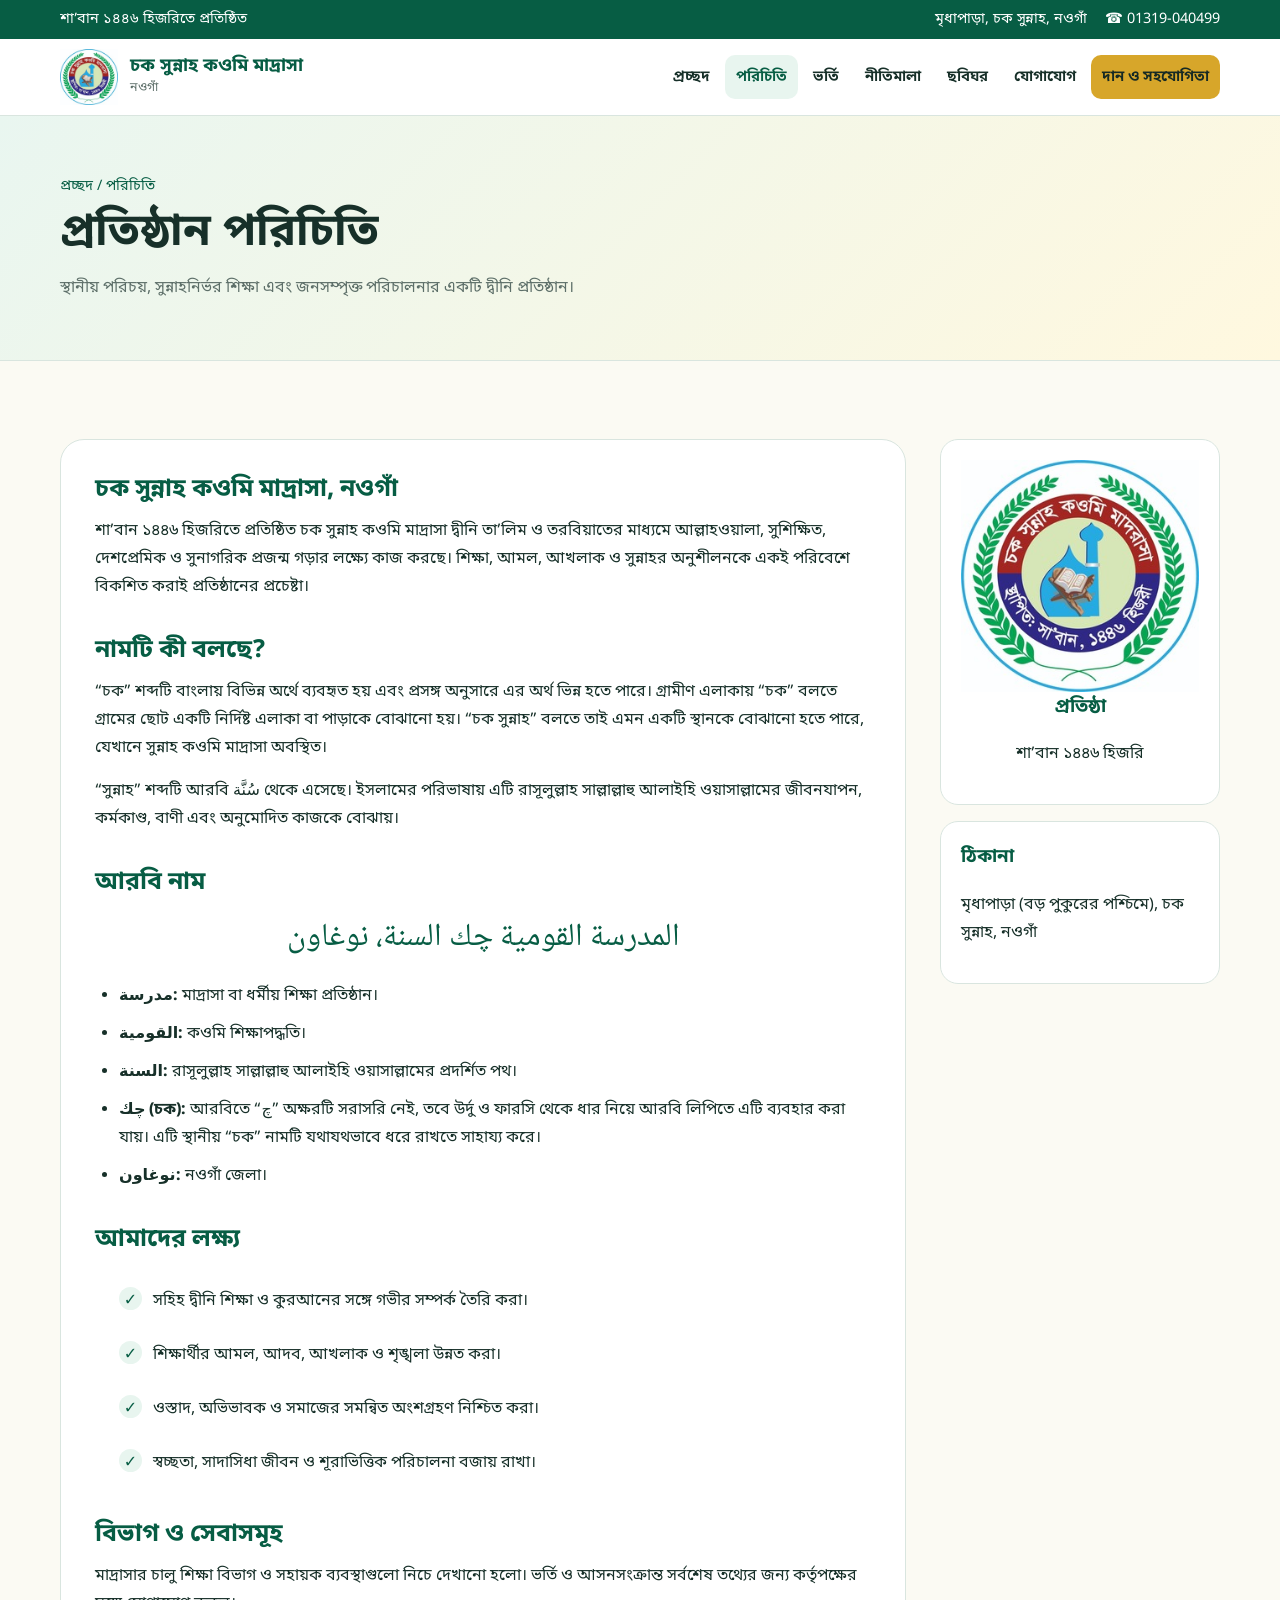
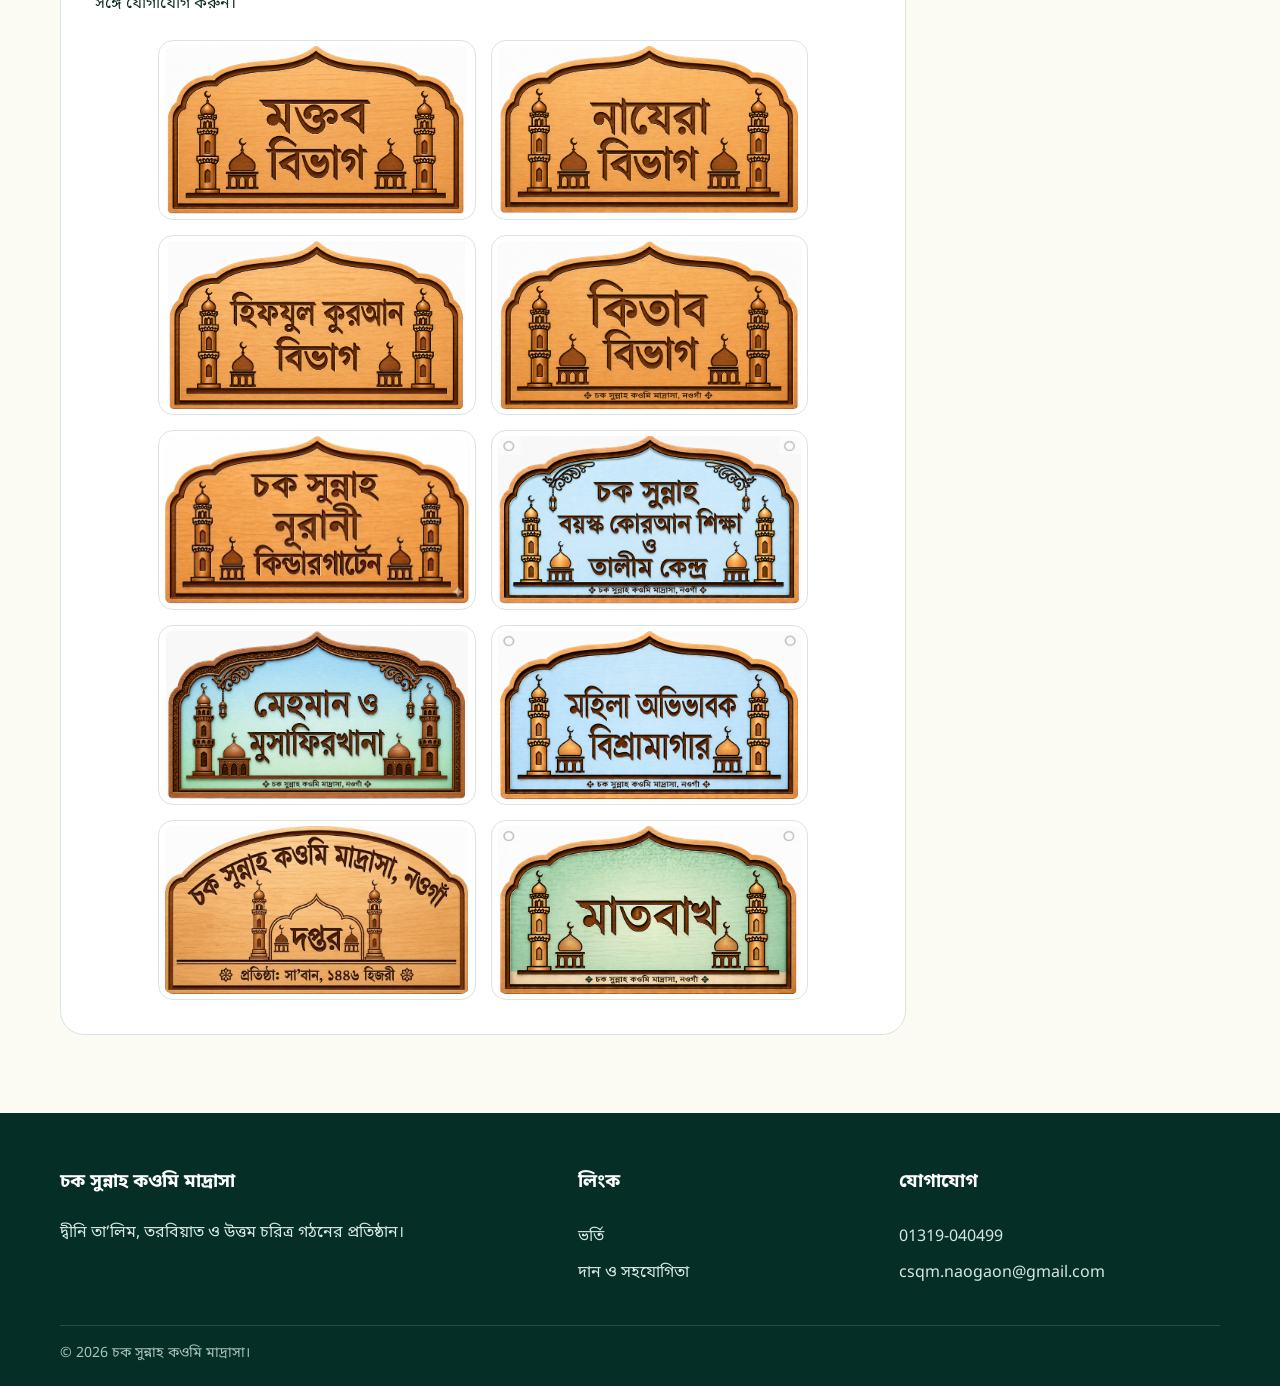
==== commit 6d273554: "Apply final content and layout revisions" ====
--- a/about.html
+++ b/about.html
@@ -57,7 +57,8 @@
 <h2>চক সুন্নাহ কওমি মাদ্রাসা, নওগাঁ</h2>
 <p>শা’বান ১৪৪৬ হিজরিতে প্রতিষ্ঠিত চক সুন্নাহ কওমি মাদ্রাসা দ্বীনি তা’লিম ও তরবিয়াতের মাধ্যমে আল্লাহওয়ালা, সুশিক্ষিত, দেশপ্রেমিক ও সুনাগরিক প্রজন্ম গড়ার লক্ষ্যে কাজ করছে। শিক্ষা, আমল, আখলাক ও সুন্নাহর অনুশীলনকে একই পরিবেশে বিকশিত করাই প্রতিষ্ঠানের প্রচেষ্টা।</p>
 <h2>নামটি কী বলছে?</h2>
-<p>বাংলায় “চক” শব্দটি গ্রামীণ কোনো নির্দিষ্ট স্থান, এলাকা বা পাড়াকে বোঝায়। “সুন্নাহ” শব্দটি আরবি <span lang="ar">سُنَّة</span> থেকে এসেছে এবং রাসূলুল্লাহ সাল্লাল্লাহু আলাইহি ওয়াসাল্লামের জীবনযাপন, বাণী, কর্ম ও অনুমোদিত পথকে বোঝায়। “চক সুন্নাহ” তাই মাদ্রাসাটির স্থানীয় অবস্থান ও সুন্নাহনির্ভর আদর্শকে একত্রে প্রকাশ করে।</p>
+<p>“চক” শব্দটি বাংলায় বিভিন্ন অর্থে ব্যবহৃত হয় এবং প্রসঙ্গ অনুসারে এর অর্থ ভিন্ন হতে পারে। গ্রামীণ এলাকায় “চক” বলতে গ্রামের ছোট একটি নির্দিষ্ট এলাকা বা পাড়াকে বোঝানো হয়। “চক সুন্নাহ” বলতে তাই এমন একটি স্থানকে বোঝানো হতে পারে, যেখানে সুন্নাহ কওমি মাদ্রাসা অবস্থিত।</p>
+<p>“সুন্নাহ” শব্দটি আরবি <span lang="ar">سُنَّة</span> থেকে এসেছে। ইসলামের পরিভাষায় এটি রাসূলুল্লাহ সাল্লাল্লাহু আলাইহি ওয়াসাল্লামের জীবনযাপন, কর্মকাণ্ড, বাণী এবং অনুমোদিত কাজকে বোঝায়।</p>
 <h2>আরবি নাম</h2>
 <p class="arabic" style="text-align:center;color:var(--green)" lang="ar">المدرسة القومية چك السنة، نوغاون</p>
 <ul>
@@ -68,7 +69,7 @@
 <li>
 <strong>السنة:</strong> রাসূলুল্লাহ সাল্লাল্লাহু আলাইহি ওয়াসাল্লামের প্রদর্শিত পথ।</li>
 <li>
-<strong>چك:</strong> স্থানীয় এলাকার নাম “চক”।</li>
+<strong>چك (চক):</strong> আরবিতে “چ” অক্ষরটি সরাসরি নেই, তবে উর্দু ও ফারসি থেকে ধার নিয়ে আরবি লিপিতে এটি ব্যবহার করা যায়। এটি স্থানীয় “চক” নামটি যথাযথভাবে ধরে রাখতে সাহায্য করে।</li>
 <li>
 <strong>نوغاون:</strong> নওগাঁ জেলা।</li>
 </ul>
--- a/style.css
+++ b/style.css
@@ -3,4 +3,6 @@
 @media(max-width:980px){.menu-btn{display:block}.nav{display:none;position:absolute;left:16px;right:16px;top:76px;background:#fff;border:1px solid var(--line);border-radius:16px;padding:10px;box-shadow:var(--shadow);flex-direction:column;align-items:stretch}.nav.open{display:flex}.nav a{padding:11px 14px}.hero-grid,.feature-grid{grid-template-columns:1fr}.hero-card{max-width:520px}.grid-4{grid-template-columns:repeat(2,1fr)}.content-wrap{grid-template-columns:1fr}.sidebar{position:static}.footer-grid{grid-template-columns:1fr 1fr}.footer-grid>div:first-child{grid-column:1/-1}}
 @media(max-width:680px){.topbar .container{justify-content:center}.topbar-links span:first-child{display:none}.brand span{display:none}.brand{min-width:0}.brand img{width:50px;height:50px}.brand strong{font-size:1rem}.nav-wrap{min-height:68px}.nav{top:68px}.hero{padding:54px 0}.hero h1{font-size:2.35rem}.hero-grid{gap:30px}.section{padding:56px 0}.grid-3,.grid-4,.contact-grid{grid-template-columns:1fr}.article{padding:22px 18px}.cta{padding:28px 22px;align-items:flex-start;flex-direction:column}.footer-grid{grid-template-columns:1fr}.footer-grid>div:first-child{grid-column:auto}.notice-inner{align-items:flex-start}.hide-mobile{display:none}}
 .hero-card{transform:rotate(3.2deg)}.hero-text-card{padding:30px 28px}.hero-text-card h2,.admission-info-card h2{font-size:1.65rem;line-height:1.35;margin:13px 0}.hero-text-card ul{padding-left:22px;margin:14px 0}.hero-text-card li{margin:5px 0}.hero-text-card p{text-align:left}.card-badge{display:inline-block;background:var(--green-3);color:var(--green);padding:4px 11px;border-radius:999px;font-size:.87rem;font-weight:800}.card-actions{display:flex;gap:10px;flex-wrap:wrap;margin-top:19px}.card-link{border-color:var(--green);color:var(--green);background:#fff}.card-link:hover{background:var(--green-3)}.admission-info-card{background:#fff;border:1px solid var(--line);border-radius:28px;padding:28px;box-shadow:var(--shadow);transform:rotate(-3.2deg)}.department-grid{display:grid;grid-template-columns:repeat(2,1fr);gap:15px;margin-top:22px}.department-grid img{width:100%;border:1px solid var(--line);border-radius:15px;background:#fff;padding:5px;transition:.2s ease}.department-grid img:hover{transform:translateY(-2px);box-shadow:var(--shadow)}.gallery figure{padding:8px;cursor:zoom-in}.gallery img{cursor:zoom-in;transition:transform .2s ease}.gallery img:hover{transform:scale(1.015)}.lightbox[hidden]{display:none}.lightbox{position:fixed;inset:0;z-index:200;background:rgba(0,0,0,.88);display:flex;align-items:center;justify-content:center;padding:28px;cursor:zoom-out}.lightbox img{max-width:min(1200px,94vw);max-height:90vh;object-fit:contain;background:#fff;border-radius:10px;box-shadow:0 20px 70px rgba(0,0,0,.45);cursor:default}.lightbox-close{position:fixed;right:20px;top:14px;width:46px;height:46px;border:0;border-radius:50%;background:#fff;color:#172a24;font-size:2rem;line-height:1;cursor:pointer}.lightbox-open{overflow:hidden}
-@media(max-width:680px){.hero-card,.admission-info-card{transform:rotate(1.5deg)}.department-grid{grid-template-columns:1fr}.lightbox{padding:14px}.lightbox-close{right:10px;top:10px}}
+.message-section{padding-top:36px;padding-bottom:36px;background:#e9f5f7}.legacy-message-card{position:relative;overflow:hidden;text-align:center;padding:46px 32px;border:1px solid #8dc8df;border-radius:28px;color:#f9ed9b;background-color:#38565c;background-image:linear-gradient(rgba(42,68,73,.83),rgba(42,68,73,.88)),repeating-linear-gradient(45deg,transparent 0 42px,rgba(129,201,229,.18) 42px 44px),repeating-linear-gradient(-45deg,transparent 0 42px,rgba(129,201,229,.18) 42px 44px);box-shadow:var(--shadow)}.legacy-message-card:before{content:"☾";position:absolute;left:50%;bottom:-105px;transform:translateX(-50%);font-size:18rem;line-height:1;color:rgba(132,190,205,.14)}.legacy-message-card h2{position:relative;margin:0 auto 20px;color:#fff;font-size:clamp(1.65rem,3vw,2.45rem);line-height:1.45}.message-poem{position:relative;font-size:clamp(1rem,1.7vw,1.18rem);font-weight:650}.message-poem p{margin:12px 0}.message-ornament{position:relative;display:block;color:var(--gold);font-size:1.7rem;margin-bottom:5px}.department-grid{max-width:650px;margin:22px auto 0}.department-grid img{max-height:180px;object-fit:contain}.article #student-promise{scroll-margin-top:100px}
+@media(max-width:680px){.hero-card,.admission-info-card{transform:rotate(1.5deg)}.department-grid{grid-template-columns:1fr;max-width:390px}.department-grid img{max-height:none}.lightbox{padding:14px}.lightbox-close{right:10px;top:10px}.legacy-message-card{padding:34px 18px}.message-poem br{display:none}}
+.donation-prayer{text-align:center;margin:30px 0 0!important;padding:24px;background:linear-gradient(135deg,var(--green-3),#fff7d9);border:1px solid var(--line);border-radius:18px;color:var(--green);font-size:1.08rem}
